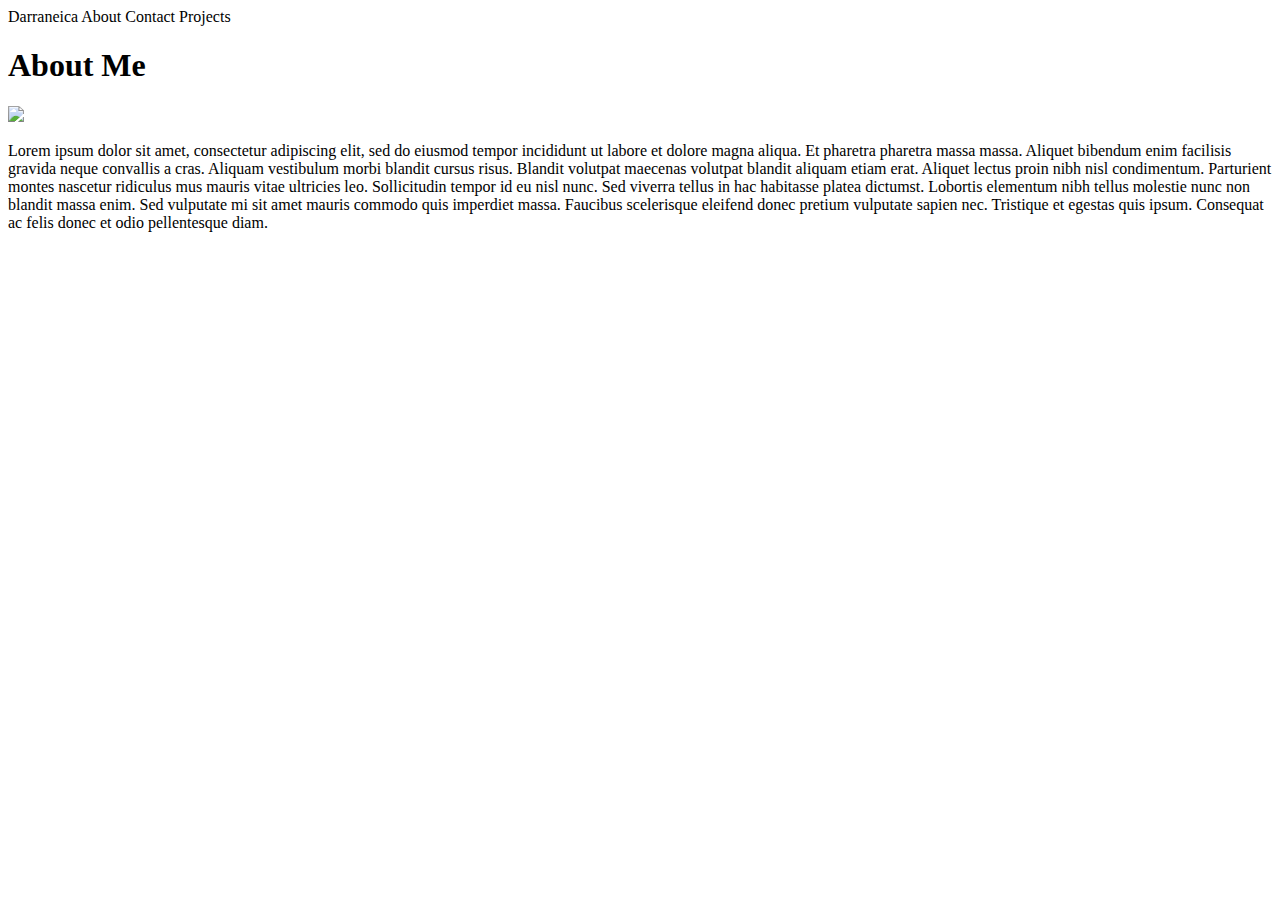
==== about-page.html @ 4e9750b7 "Added html/css files to the portfolio folder." ====
<!DOCTYPE html>
<html lang="en">
  <head>
    <meta charset="UTF-8" />
    <meta http-equiv="X-UA-Compatible" content="IE=edge" />
    <meta name="viewport" content="width=device-width, initial-scale=1.0" />
    <title>About - Darraneica.com</title>
    <link
      href="https://cdn.jsdelivr.net/npm/bootstrap@5.0.2/dist/css/bootstrap.min.css"
      rel="stylesheet"
      integrity="sha384-EVSTQN3/azprG1Anm3QDgpJLIm9Nao0Yz1ztcQTwFspd3yD65VohhpuuCOmLASjC"
      crossorigin="anonymous"
    />
    <script
      src="https://cdn.jsdelivr.net/npm/bootstrap@5.0.2/dist/js/bootstrap.bundle.min.js"
      integrity="sha384-MrcW6ZMFYlzcLA8Nl+NtUVF0sA7MsXsP1UyJoMp4YLEuNSfAP+JcXn/tWtIaxVXM"
      crossorigin="anonymous"
    ></script>
  </head>
  <body>
    <nav class="navbar navbar-light bg-light">
      <div class="container-fluid">
        <span class="navbar-brand mb-0 h1">Darraneica</span>
        <span class="navbar-brand mb-0 h1">About</span>
        <span class="navbar-brand mb-0 h1">Contact</span>
        <span class="navbar-brand mb-0 h1">Projects</span>
      </div>
    </nav>
    <h1>About Me</h1>
    <img src="#" />
    <p>
      Lorem ipsum dolor sit amet, consectetur adipiscing elit, sed do eiusmod
      tempor incididunt ut labore et dolore magna aliqua. Et pharetra pharetra
      massa massa. Aliquet bibendum enim facilisis gravida neque convallis a
      cras. Aliquam vestibulum morbi blandit cursus risus. Blandit volutpat
      maecenas volutpat blandit aliquam etiam erat. Aliquet lectus proin nibh
      nisl condimentum. Parturient montes nascetur ridiculus mus mauris vitae
      ultricies leo. Sollicitudin tempor id eu nisl nunc. Sed viverra tellus in
      hac habitasse platea dictumst. Lobortis elementum nibh tellus molestie
      nunc non blandit massa enim. Sed vulputate mi sit amet mauris commodo quis
      imperdiet massa. Faucibus scelerisque eleifend donec pretium vulputate
      sapien nec. Tristique et egestas quis ipsum. Consequat ac felis donec et
      odio pellentesque diam.
    </p>
  </body>
</html>
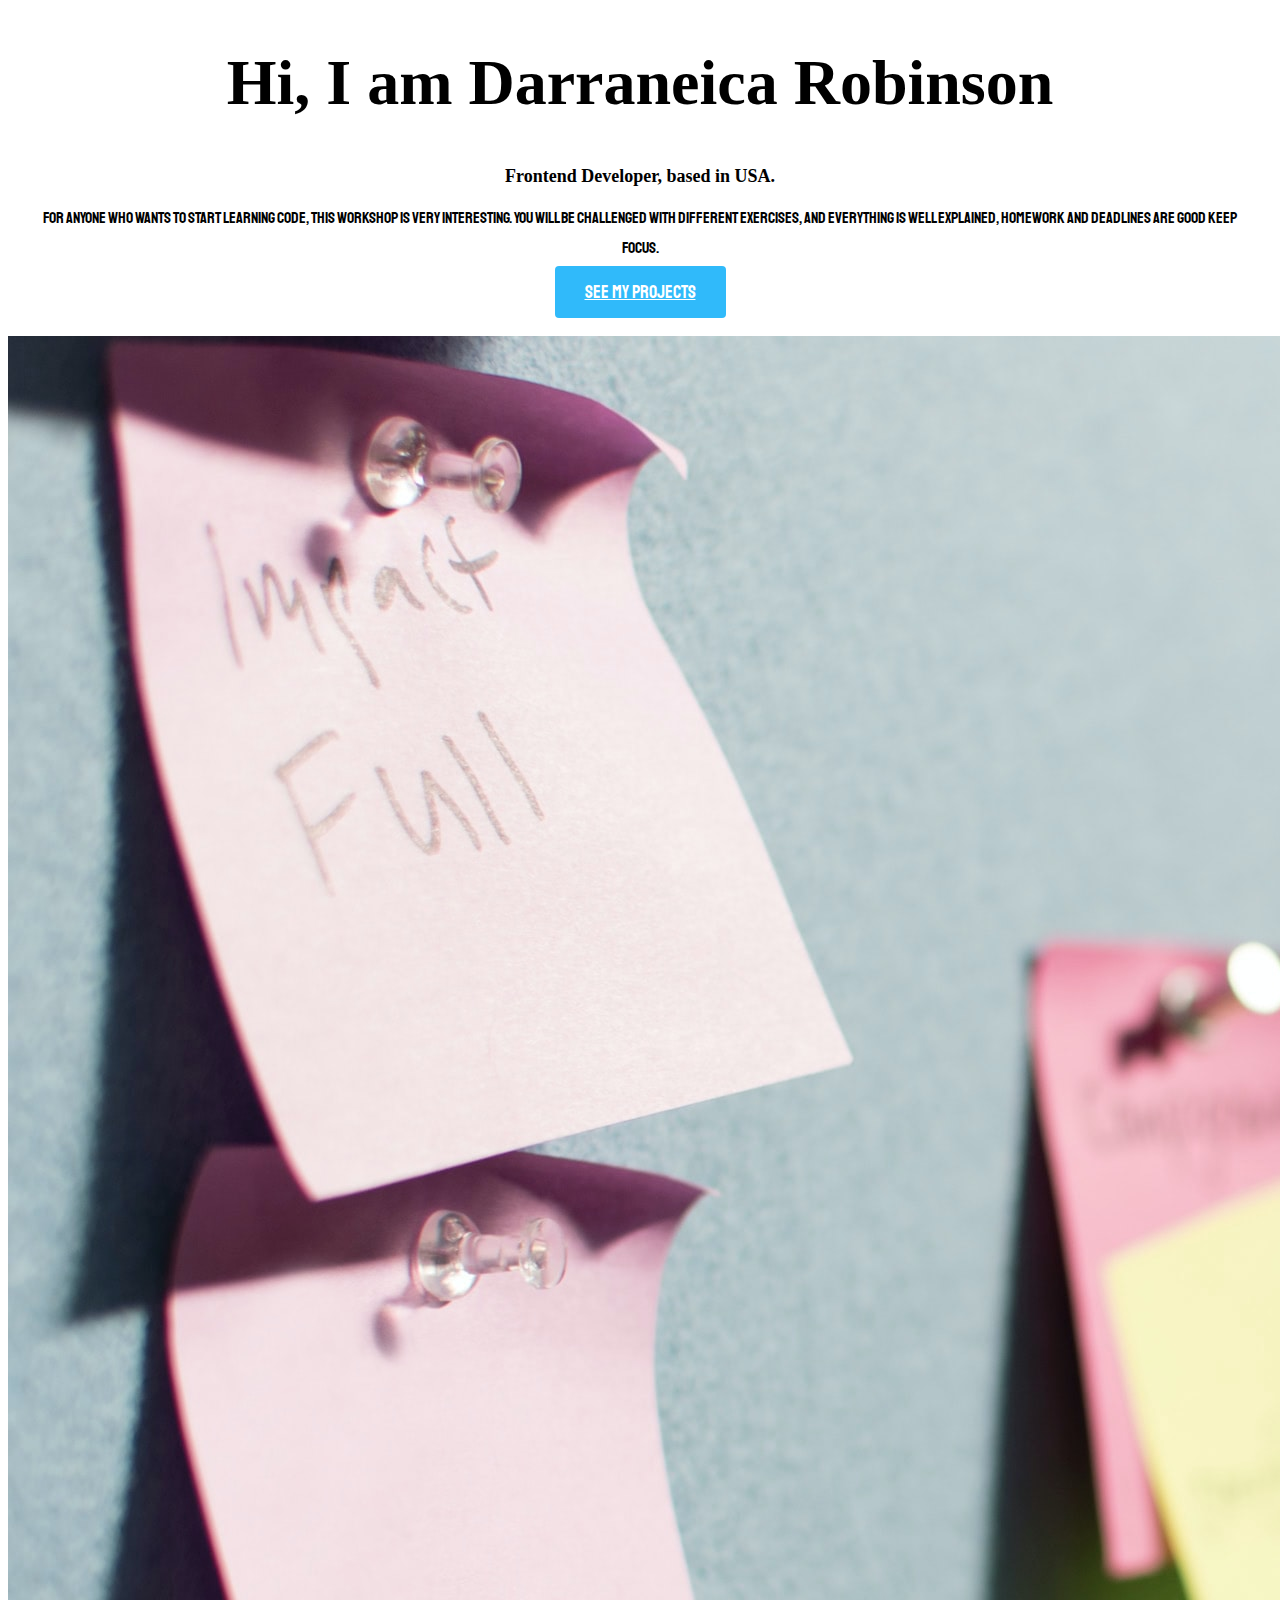
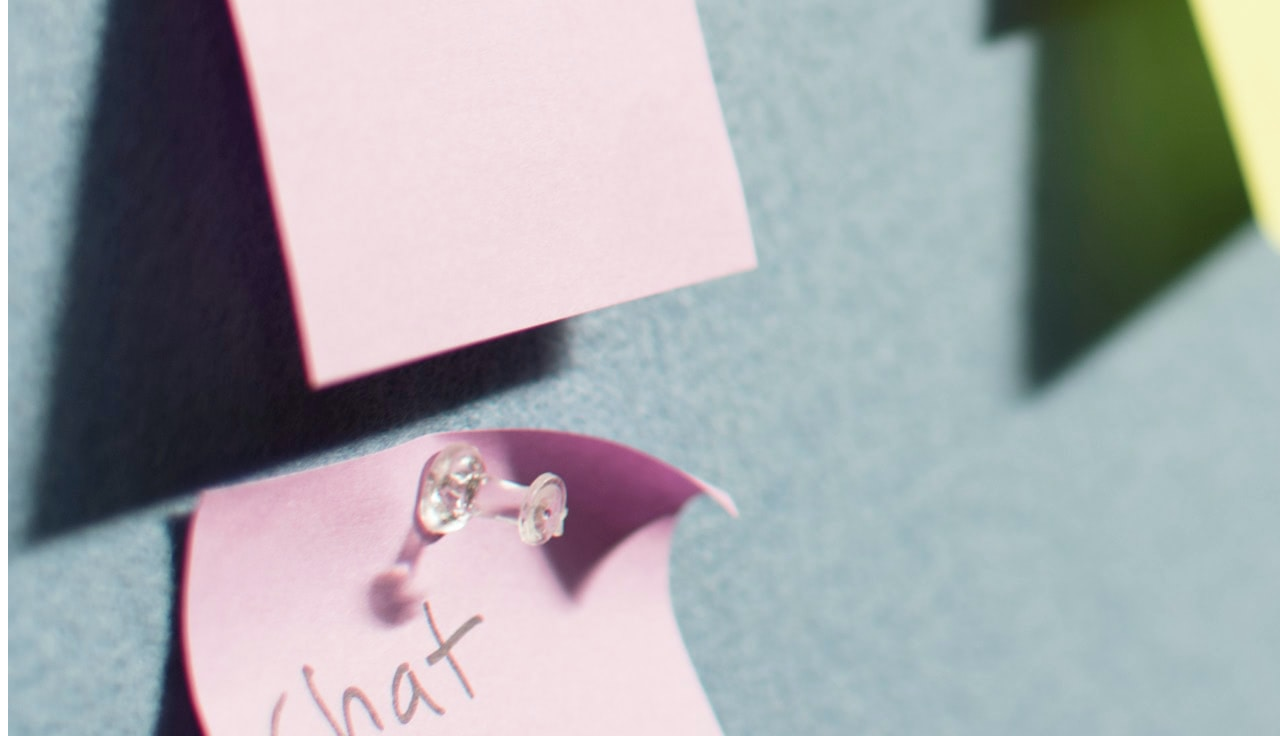
==== commit e33ed357: "Added Content in About Page" ====
--- a/about-page.html
+++ b/about-page.html
@@ -1,46 +1,51 @@
 <!DOCTYPE html>
 <html lang="en">
   <head>
-    <meta charset="UTF-8" />
-    <meta http-equiv="X-UA-Compatible" content="IE=edge" />
-    <meta name="viewport" content="width=device-width, initial-scale=1.0" />
-    <title>About - Darraneica.com</title>
-    <link
-      href="https://cdn.jsdelivr.net/npm/bootstrap@5.0.2/dist/css/bootstrap.min.css"
-      rel="stylesheet"
-      integrity="sha384-EVSTQN3/azprG1Anm3QDgpJLIm9Nao0Yz1ztcQTwFspd3yD65VohhpuuCOmLASjC"
-      crossorigin="anonymous"
-    />
-    <script
-      src="https://cdn.jsdelivr.net/npm/bootstrap@5.0.2/dist/js/bootstrap.bundle.min.js"
-      integrity="sha384-MrcW6ZMFYlzcLA8Nl+NtUVF0sA7MsXsP1UyJoMp4YLEuNSfAP+JcXn/tWtIaxVXM"
-      crossorigin="anonymous"
-    ></script>
-  </head>
+    <head>
+      <meta charset="UTF-8" />
+      <meta http-equiv="X-UA-Compatible" content="IE=edge" />
+      <meta name="viewport" content="width=device-width, initial-scale=1.0" />
+      <link
+        href="https://cdn.jsdelivr.net/npm/bootstrap@5.0.2/dist/css/bootstrap.min.css"
+        rel="stylesheet"
+        integrity="sha384-EVSTQN3/azprG1Anm3QDgpJLIm9Nao0Yz1ztcQTwFspd3yD65VohhpuuCOmLASjC"
+        crossorigin="anonymous"
+      />
+      <script
+        src="https://cdn.jsdelivr.net/npm/bootstrap@5.0.2/dist/js/bootstrap.bundle.min.js"
+        integrity="sha384-MrcW6ZMFYlzcLA8Nl+NtUVF0sA7MsXsP1UyJoMp4YLEuNSfAP+JcXn/tWtIaxVXM"
+        crossorigin="anonymous"
+      ></script>
+      <link rel="preconnect" href="https://fonts.googleapis.com" />
+      <link rel="preconnect" href="https://fonts.gstatic.com" crossorigin />
+      <link
+        href="https://fonts.googleapis.com/css2?family=Rock+Salt&display=swap"
+        rel="stylesheet"
+      />
+      <link rel="stylesheet" href="style/portfolio.css" />
+      <link rel="preconnect" href="https://fonts.googleapis.com" />
+      <link rel="preconnect" href="https://fonts.gstatic.com" crossorigin />
+      <link
+        href="https://fonts.googleapis.com/css2?family=Staatliches&display=swap"
+        rel="stylesheet"
+      />
+      <title>Darraneica's Porfolio - Darraneica.com</title>
+    </head>
   <body>
-    <nav class="navbar navbar-light bg-light">
-      <div class="container-fluid">
-        <span class="navbar-brand mb-0 h1">Darraneica</span>
-        <span class="navbar-brand mb-0 h1">About</span>
-        <span class="navbar-brand mb-0 h1">Contact</span>
-        <span class="navbar-brand mb-0 h1">Projects</span>
-      </div>
-    </nav>
-    <h1>About Me</h1>
-    <img src="#" />
-    <p>
-      Lorem ipsum dolor sit amet, consectetur adipiscing elit, sed do eiusmod
-      tempor incididunt ut labore et dolore magna aliqua. Et pharetra pharetra
-      massa massa. Aliquet bibendum enim facilisis gravida neque convallis a
-      cras. Aliquam vestibulum morbi blandit cursus risus. Blandit volutpat
-      maecenas volutpat blandit aliquam etiam erat. Aliquet lectus proin nibh
-      nisl condimentum. Parturient montes nascetur ridiculus mus mauris vitae
-      ultricies leo. Sollicitudin tempor id eu nisl nunc. Sed viverra tellus in
-      hac habitasse platea dictumst. Lobortis elementum nibh tellus molestie
-      nunc non blandit massa enim. Sed vulputate mi sit amet mauris commodo quis
-      imperdiet massa. Faucibus scelerisque eleifend donec pretium vulputate
-      sapien nec. Tristique et egestas quis ipsum. Consequat ac felis donec et
-      odio pellentesque diam.
-    </p>
+    <div class="about-section container">
+      <div class="row">
+        <div class="col-6">
+          <div class="about-section-content">
+    <h1 class="mb-4">Hi, I am Darraneica Robinson</h1>
+    <h2 class="mb-4">Frontend Developer, based in USA.</h2>
+    <p class="mb-4">For anyone who wants to start learning code, this workshop is very interesting. You will be challenged with different exercises, and everything is well explained, homework and deadlines are good keep focus.</p>
+    <a href="#" class="btn btn-branding">See my projects</a>
+  </div>
+</div>
+  <div class="col-lg-6">
+    <img src="/images/portfolio.png" alt="" class="img-fluid">
+  </div>
+</div>
+</div>
   </body>
 </html>
--- a/style/portfolio.css
+++ b/style/portfolio.css
@@ -0,0 +1,120 @@
+:root {
+  --branding-color: #30bafa;
+  --secondary-color: #f9f7fe;
+  --heading-font-family: "Staatliches", cursive;
+  --name-font-family: "Rock Salt", cursive;
+}
+
+body {
+  font-family: var(--heading-font-family);
+}
+h1,
+h2,
+h3,
+h4,
+h5,
+h6 {
+  color: black;
+  font-family: var(--heading-font-family);
+  font-weight: bold;
+}
+
+h1 {
+  font-size: 96px;
+  line-height: 1.5;
+  font-family: var(--name-font-family);
+}
+
+h2 {
+  font-size: 64px;
+}
+
+p {
+  font-weight: normal;
+  font-size: 16px;
+  line-height: 30px;
+}
+
+.hero {
+  background: #c5e6eb;
+  text-align: center;
+  padding: 160px 20px;
+}
+
+.hero p {
+  font-size: 36px;
+  font-weight: bold;
+  margin: 0;
+  color: #272142;
+}
+
+.hero h2 {
+  font-family: var(--heading-font-family);
+  font-weight: normal;
+  line-height: 1.5;
+  font-size: 24px;
+}
+
+.btn-branding {
+  background: var(--branding-color);
+  border-radius: 4px;
+  color: white;
+  font-size: 18px;
+  line-height: 27px;
+  padding: 15px 30px;
+}
+
+.btn-branding-outline {
+  color: var(--branding-color);
+  border: 1px solid var(--branding-color);
+  border-radius: 4px;
+  font-size: 18px;
+  line-height: 27px;
+  padding: 15px 30px;
+}
+
+.project-description {
+  padding: 120px 60px;
+}
+
+@media (max-width: 900px) {
+  h1 {
+    font-size: 44px;
+    line-height: 56px;
+  }
+  h2 {
+    font-size: 44px;
+  }
+  .hero {
+    padding: 80px 20px;
+  }
+  .project-description {
+    padding: 0;
+    text-align: center;
+    font-size: 60px;
+  }
+}
+
+.about-section {
+  padding: 160px 20px;
+}
+
+.about-section {
+  text-align: center;
+  padding: 0;
+}
+
+.about-section h1 {
+  font-size: 64px;
+  line-height: 80px;
+  font-family: Cambria, Cochin, Georgia, Times, "Times New Roman", serif;
+}
+
+.about-section h2 {
+  font-size: 18px;
+  font-family: charter;
+}
+
+.about-section-content {
+  margin: 30px;
+}
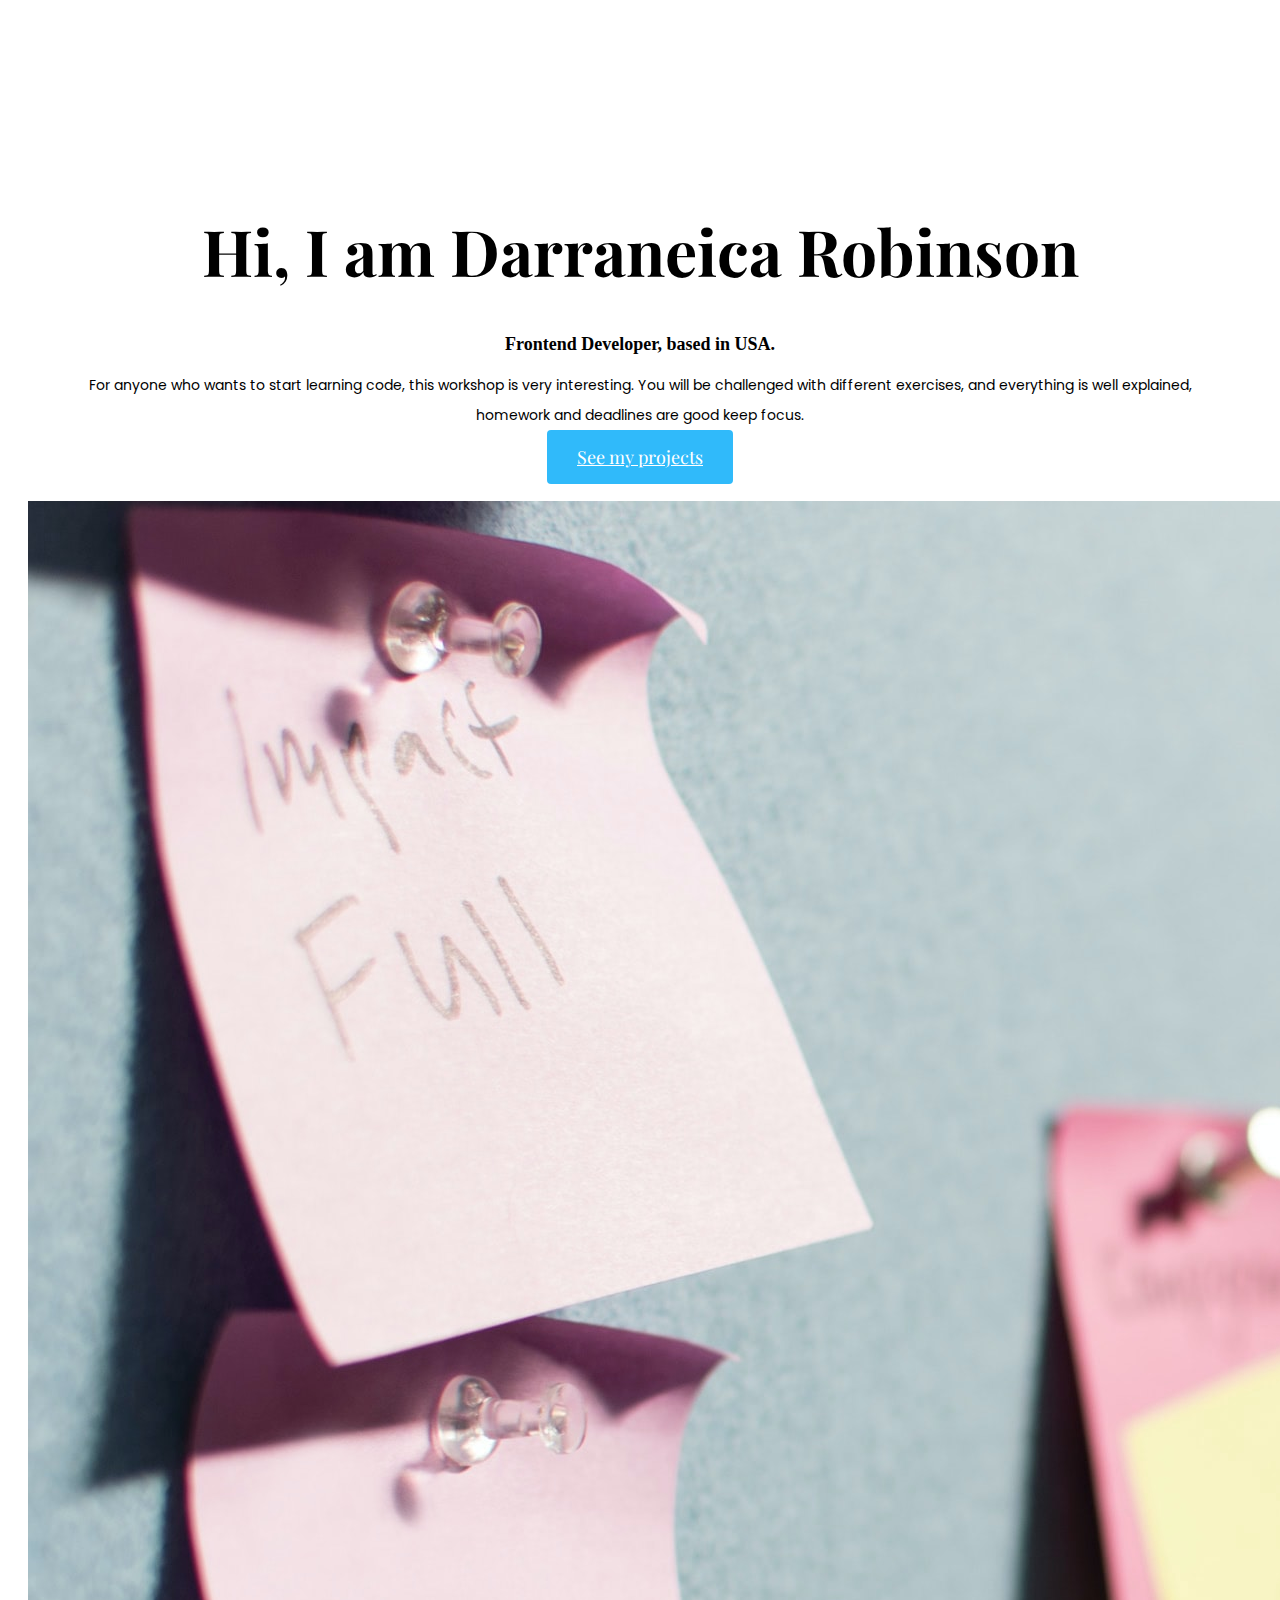
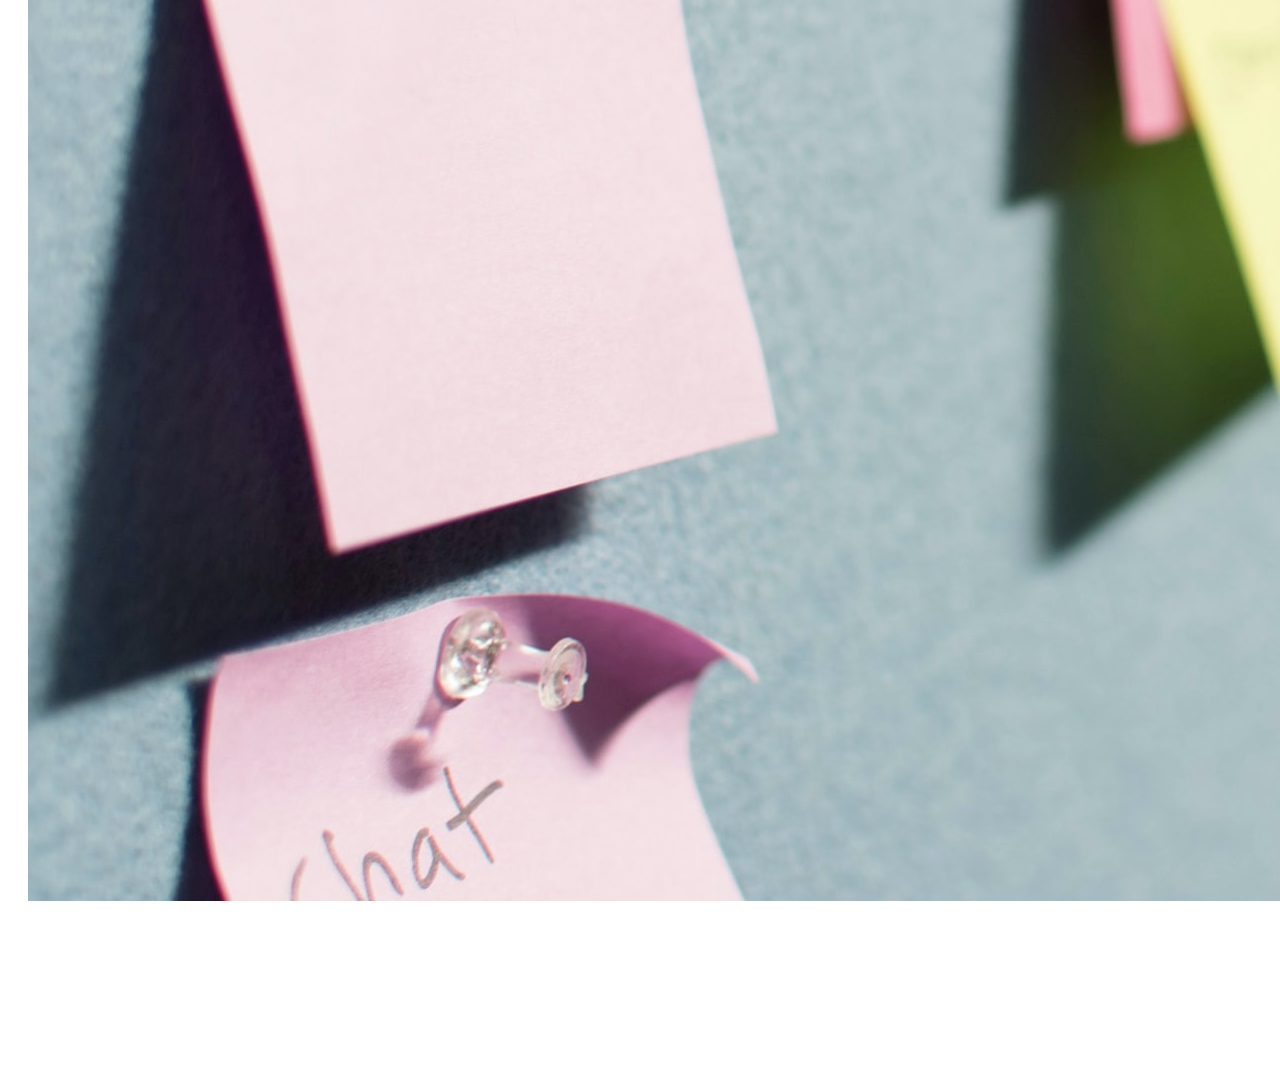
==== commit 3c79b489: "Added Photos + Removed Fonts + Removed Files" ====
--- a/about-page.html
+++ b/about-page.html
@@ -1,51 +1,67 @@
 <!DOCTYPE html>
 <html lang="en">
   <head>
-    <head>
-      <meta charset="UTF-8" />
-      <meta http-equiv="X-UA-Compatible" content="IE=edge" />
-      <meta name="viewport" content="width=device-width, initial-scale=1.0" />
-      <link
-        href="https://cdn.jsdelivr.net/npm/bootstrap@5.0.2/dist/css/bootstrap.min.css"
-        rel="stylesheet"
-        integrity="sha384-EVSTQN3/azprG1Anm3QDgpJLIm9Nao0Yz1ztcQTwFspd3yD65VohhpuuCOmLASjC"
-        crossorigin="anonymous"
-      />
-      <script
-        src="https://cdn.jsdelivr.net/npm/bootstrap@5.0.2/dist/js/bootstrap.bundle.min.js"
-        integrity="sha384-MrcW6ZMFYlzcLA8Nl+NtUVF0sA7MsXsP1UyJoMp4YLEuNSfAP+JcXn/tWtIaxVXM"
-        crossorigin="anonymous"
-      ></script>
-      <link rel="preconnect" href="https://fonts.googleapis.com" />
-      <link rel="preconnect" href="https://fonts.gstatic.com" crossorigin />
-      <link
-        href="https://fonts.googleapis.com/css2?family=Rock+Salt&display=swap"
-        rel="stylesheet"
-      />
-      <link rel="stylesheet" href="style/portfolio.css" />
-      <link rel="preconnect" href="https://fonts.googleapis.com" />
-      <link rel="preconnect" href="https://fonts.gstatic.com" crossorigin />
-      <link
-        href="https://fonts.googleapis.com/css2?family=Staatliches&display=swap"
-        rel="stylesheet"
-      />
-      <title>Darraneica's Porfolio - Darraneica.com</title>
-    </head>
+    <meta charset="UTF-8" />
+    <meta http-equiv="X-UA-Compatible" content="IE=edge" />
+    <meta name="viewport" content="width=device-width, initial-scale=1.0" />
+    <link
+      href="https://cdn.jsdelivr.net/npm/bootstrap@5.0.2/dist/css/bootstrap.min.css"
+      rel="stylesheet"
+      integrity="sha384-EVSTQN3/azprG1Anm3QDgpJLIm9Nao0Yz1ztcQTwFspd3yD65VohhpuuCOmLASjC"
+      crossorigin="anonymous"
+    />
+    <script
+      src="https://cdn.jsdelivr.net/npm/bootstrap@5.0.2/dist/js/bootstrap.bundle.min.js"
+      integrity="sha384-MrcW6ZMFYlzcLA8Nl+NtUVF0sA7MsXsP1UyJoMp4YLEuNSfAP+JcXn/tWtIaxVXM"
+      crossorigin="anonymous"
+    ></script>
+    <link rel="preconnect" href="https://fonts.googleapis.com" />
+    <link rel="preconnect" href="https://fonts.gstatic.com" crossorigin />
+    <link
+      href="https://fonts.googleapis.com/css2?family=Rock+Salt&display=swap"
+      rel="stylesheet"
+    />
+    <link rel="stylesheet" href="style/portfolio.css" />
+    <link rel="preconnect" href="https://fonts.googleapis.com" />
+    <link rel="preconnect" href="https://fonts.gstatic.com" crossorigin />
+    <link
+      href="https://fonts.googleapis.com/css2?family=Staatliches&display=swap"
+      rel="stylesheet"
+    />
+    <link rel="preconnect" href="https://fonts.googleapis.com" />
+    <link rel="preconnect" href="https://fonts.gstatic.com" crossorigin />
+    <link
+      href="https://fonts.googleapis.com/css2?family=Poppins:ital,wght@0,100;0,200;0,300;0,400;0,500;0,600;0,700;0,800;0,900;1,100;1,200;1,300;1,400;1,500;1,600;1,700;1,800;1,900&display=swap"
+      rel="stylesheet"
+    />
+    <link rel="preconnect" href="https://fonts.googleapis.com" />
+    <link rel="preconnect" href="https://fonts.gstatic.com" crossorigin />
+    <link
+      href="https://fonts.googleapis.com/css2?family=Playfair+Display:ital,wght@0,400;0,500;0,600;0,700;0,800;0,900;1,400;1,500;1,600;1,700;1,800;1,900&display=swap"
+      rel="stylesheet"
+    />
+    <title>Darraneica's Porfolio - Darraneica.com</title>
+  </head>
   <body>
-    <div class="about-section container">
+    <div class="content-container container">
       <div class="row">
-        <div class="col-6">
-          <div class="about-section-content">
-    <h1 class="mb-4">Hi, I am Darraneica Robinson</h1>
-    <h2 class="mb-4">Frontend Developer, based in USA.</h2>
-    <p class="mb-4">For anyone who wants to start learning code, this workshop is very interesting. You will be challenged with different exercises, and everything is well explained, homework and deadlines are good keep focus.</p>
-    <a href="#" class="btn btn-branding">See my projects</a>
-  </div>
-</div>
-  <div class="col-lg-6">
-    <img src="/images/portfolio.png" alt="" class="img-fluid">
-  </div>
-</div>
-</div>
+        <div clasls="col-6">
+          <div class="content">
+            <h1 class="mb-4">Hi, I am Darraneica Robinson</h1>
+            <h2 class="mb-4">Frontend Developer, based in USA.</h2>
+            <p class="mb-4">
+              For anyone who wants to start learning code, this workshop is very
+              interesting. You will be challenged with different exercises, and
+              everything is well explained, homework and deadlines are good keep
+              focus.
+            </p>
+            <a href="#" class="btn btn-branding">See my projects</a>
+          </div>
+        </div>
+        <div class="col-lg-6">
+          <img src="/images/portfolio.png" alt="" class="img-fluid" />
+        </div>
+      </div>
+    </div>
   </body>
 </html>
--- a/style/portfolio.css
+++ b/style/portfolio.css
@@ -1,8 +1,8 @@
 :root {
   --branding-color: #30bafa;
   --secondary-color: #f9f7fe;
-  --heading-font-family: "Staatliches", cursive;
-  --name-font-family: "Rock Salt", cursive;
+  --heading-font-family: "Playfair Display", serif;
+  --name-font-family: "Poppins", sans-serif;
 }
 
 body {
@@ -95,26 +95,33 @@
   }
 }
 
-.about-section {
+.content-container {
   padding: 160px 20px;
 }
 
-.about-section {
-  text-align: center;
-  padding: 0;
+.content h1 {
+  font-size: 64px;
+  line-height: 80px;
+  font-family: var(--heading-font-family);
 }
 
-.about-section h1 {
-  font-size: 64px;
-  line-height: 80px;
-  font-family: Cambria, Cochin, Georgia, Times, "Times New Roman", serif;
-}
-
-.about-section h2 {
+.content h2 {
   font-size: 18px;
   font-family: charter;
 }
 
-.about-section-content {
+.content h3 {
+  font-size: 24px;
+  line-height: 1.5;
+  font-family: var(--name-font-family);
+}
+
+.content {
   margin: 30px;
+  text-align: center;
 }
+
+.content p {
+  font-size: 14px;
+  font-family: var(--name-font-family);
+}
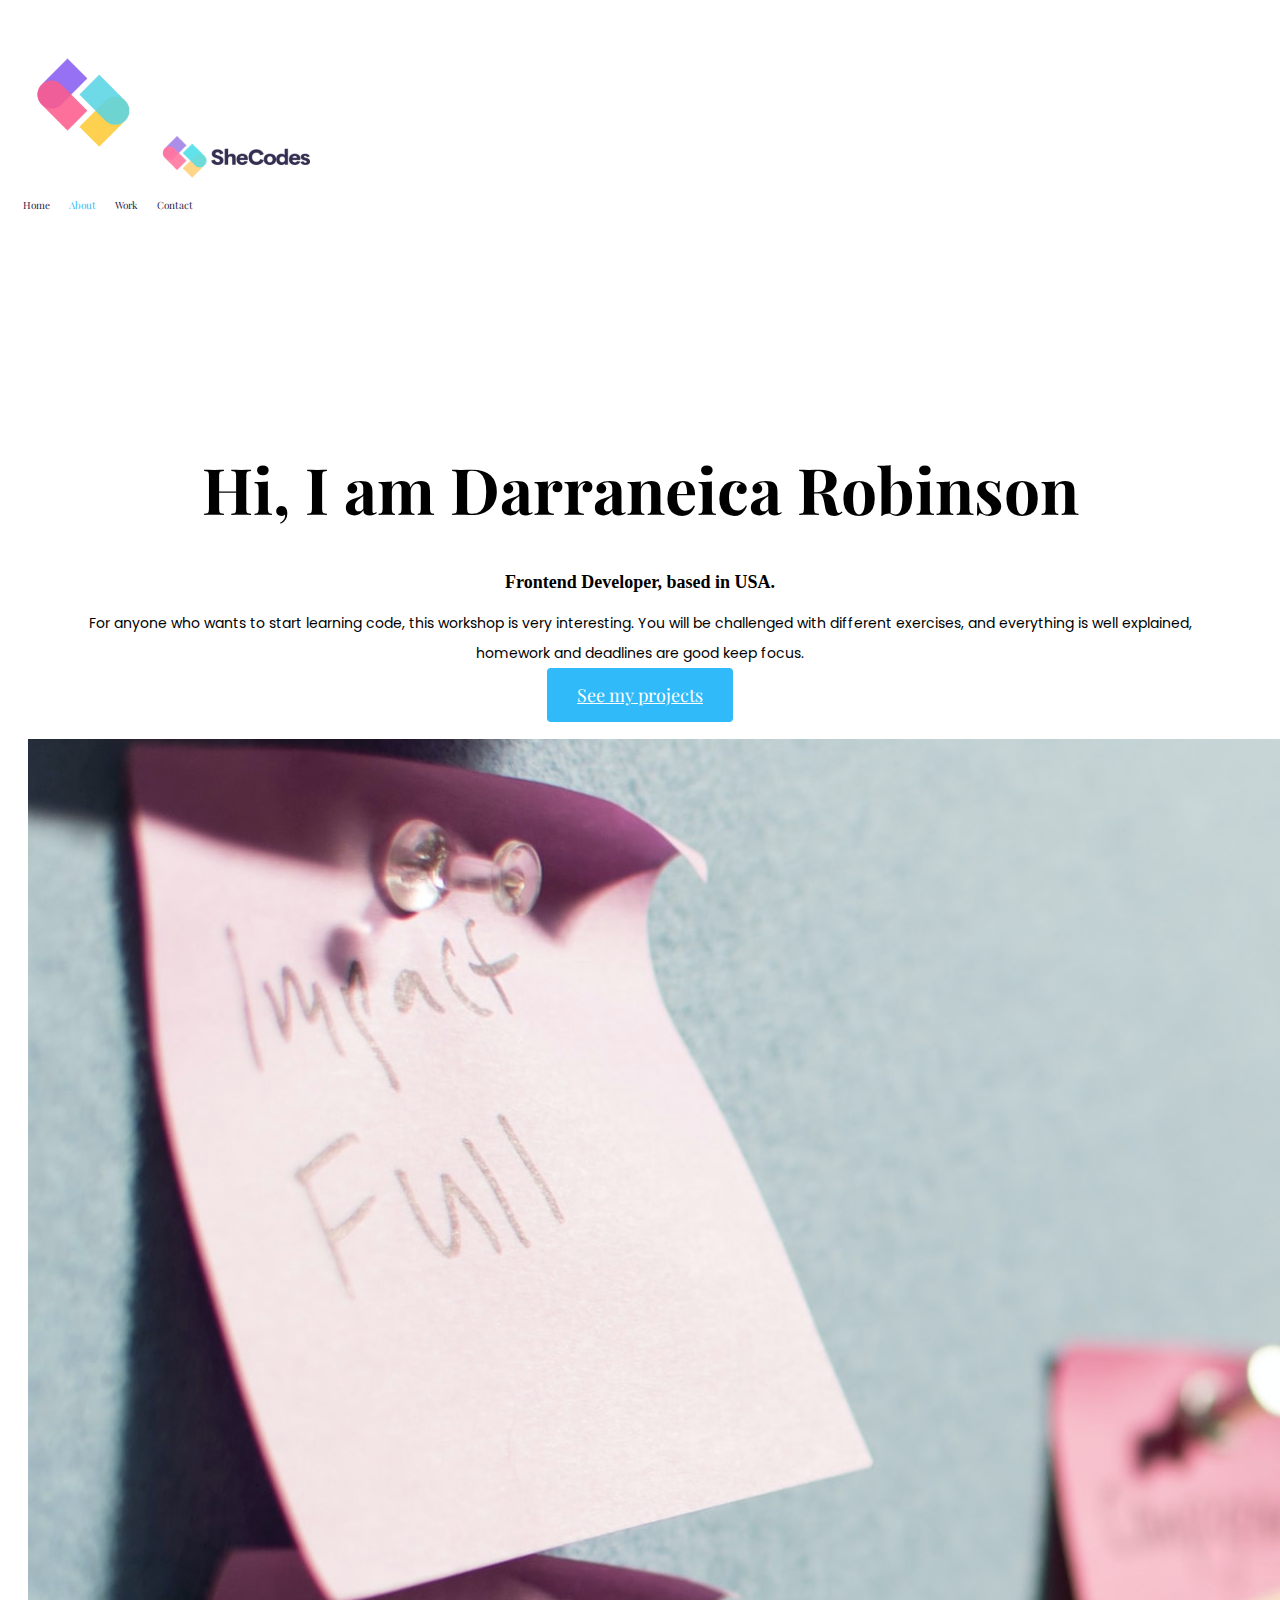
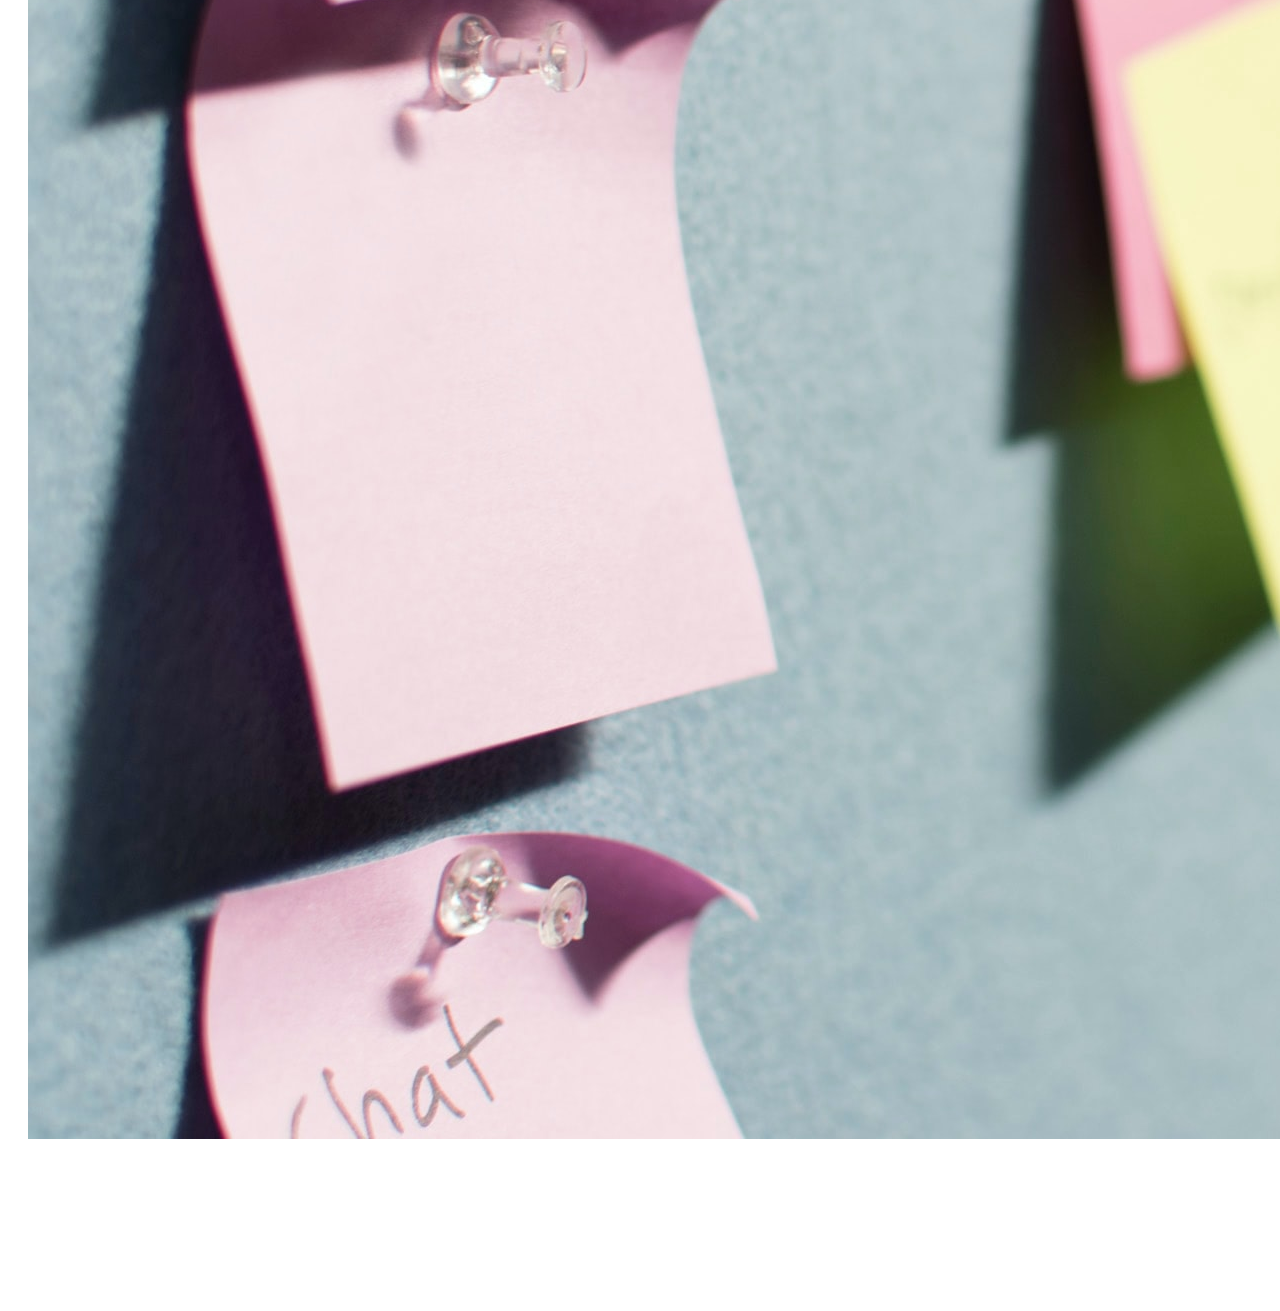
==== commit 48d03e04: "Clean Up + Add SEO Links + Adjusted some Elements on Pages" ====
--- a/about-page.html
+++ b/about-page.html
@@ -43,6 +43,24 @@
     <title>Darraneica's Porfolio - Darraneica.com</title>
   </head>
   <body>
+    <div class="container">
+    <nav class="d-flex justify-content-between">
+      <a href="/index.html">
+        <img src="images/logo-small.png" class=" img-fluid logo d-block d-md-none" alt="">
+      <img src="images/logo.png" class="logo d-none d-md-block " alt="">
+      </a>
+      <ul>
+      <li>
+        <a href="/index.html" title="Homepage">Home</a></li>
+      <li class="active">
+        <a href="/about-page.html" title="About">About</a></li>
+      <li>
+        <a href="/work.html" title="Work">Work</a></li>
+      <li>
+        <a href="/contact.html" title="Contact">Contact</a></li>
+    </ul>
+      </div>
+    </nav>
     <div class="content-container container">
       <div class="row">
         <div clasls="col-6">
--- a/style/portfolio.css
+++ b/style/portfolio.css
@@ -85,6 +85,13 @@
   h2 {
     font-size: 44px;
   }
+
+  h3 {
+    font-size: 18px;
+  }
+  h4 {
+    font-size: 26px;
+  }
   .hero {
     padding: 80px 20px;
   }
@@ -95,6 +102,36 @@
   }
 }
 
+.logo {
+  max-width: 150px;
+}
+
+nav {
+  padding: 20px 0;
+}
+nav ul {
+  margin: 0;
+  padding: 0;
+}
+nav li {
+  display: inline;
+  list-style: none;
+  line-height: 42px;
+  margin-left: 15px;
+}
+
+nav a {
+  text-decoration: none;
+  color: #272142;
+  transition: all 100 ms ease-in-out;
+  font-size: 10px;
+}
+
+nav a:hover,
+nav li.active a {
+  color: var(--branding-color);
+}
+
 .content-container {
   padding: 160px 20px;
 }
@@ -125,3 +162,43 @@
   font-size: 14px;
   font-family: var(--name-font-family);
 }
+
+footer {
+  margin: 60px 0;
+}
+
+footer .social-links a {
+  margin: 0 20px;
+  color: var(--branding-color);
+  background-color: var(--secondary-color);
+  padding: 10px;
+  font-size: 10px 14px;
+  border-radius: 50%;
+  transition: all 100ms ease-in-out;
+}
+
+footer .email-link {
+  text-decoration: none;
+  color: black;
+  font-size: 24px;
+  text-align: center;
+}
+
+footer .email-link:hover {
+  color: var(--branding-color);
+}
+
+footer .social-links a:hover {
+  color: white;
+  background-color: var(--branding-color);
+}
+
+footer .contact-box {
+  background-color: var(--secondary-color);
+  padding: 30px 120px;
+  border-radius: 10px;
+}
+
+footer .contact-box p {
+  margin: 0;
+}
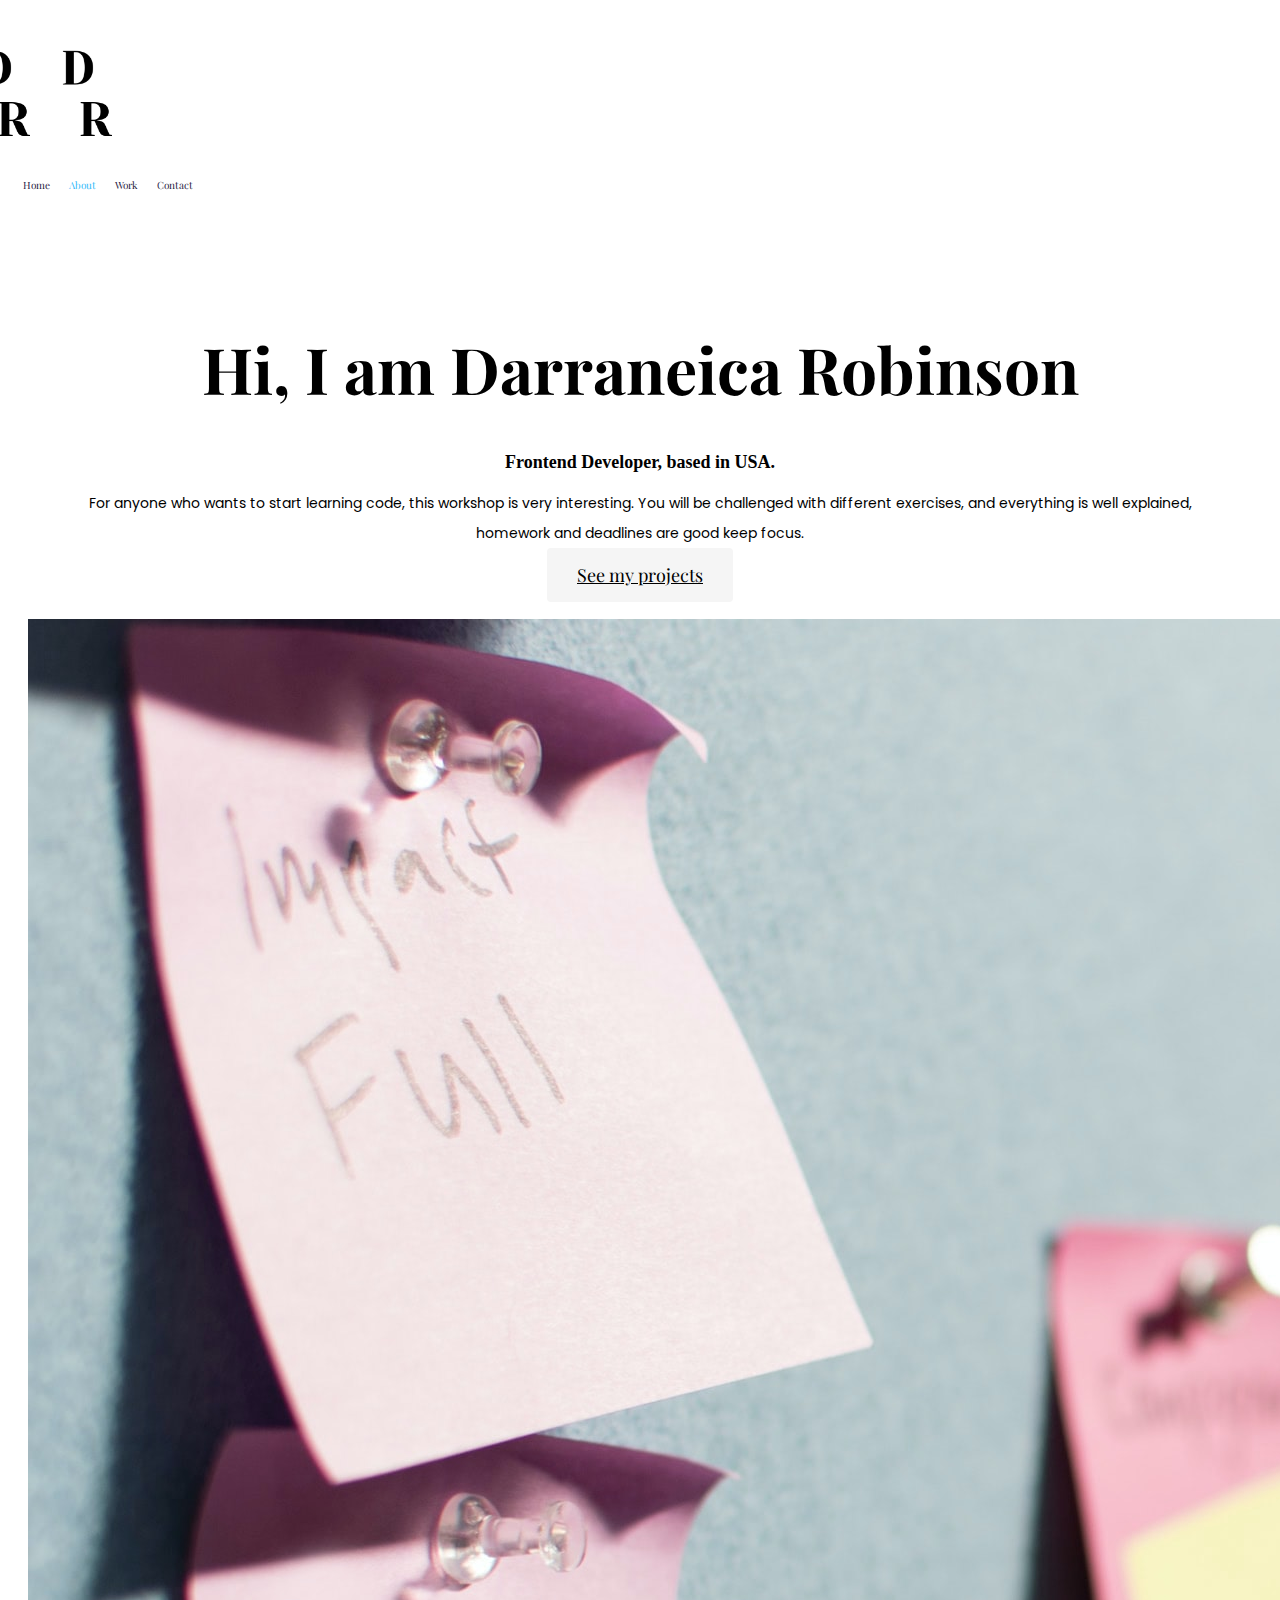
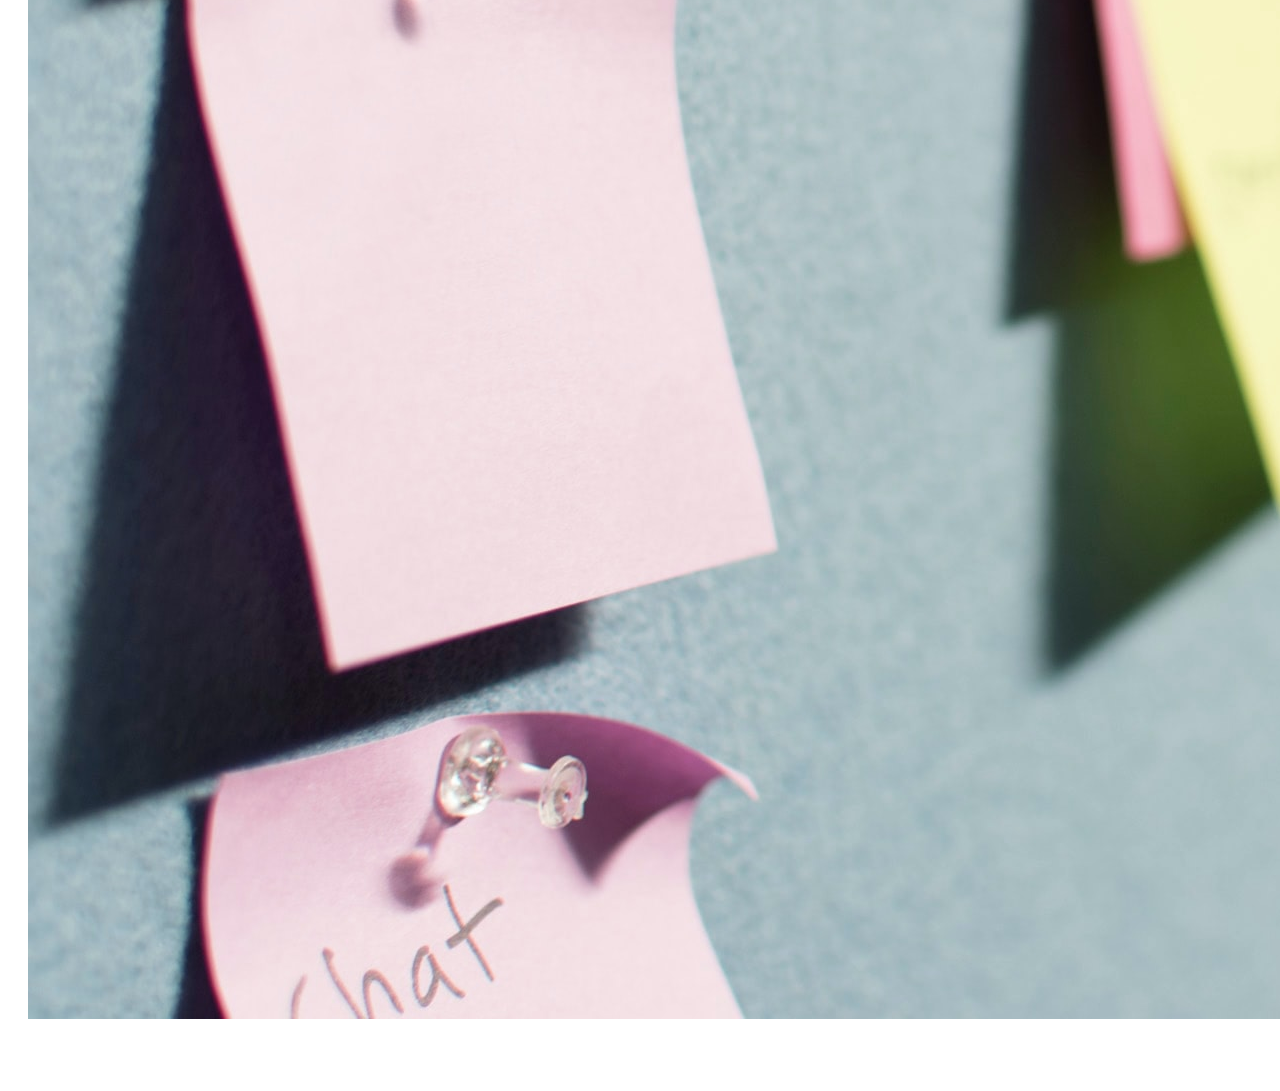
==== commit 0e8c803c: "Modified the pages + css" ====
--- a/about-page.html
+++ b/about-page.html
@@ -46,8 +46,8 @@
     <div class="container">
     <nav class="d-flex justify-content-between">
       <a href="/index.html">
-        <img src="images/logo-small.png" class=" img-fluid logo d-block d-md-none" alt="">
-      <img src="images/logo.png" class="logo d-none d-md-block " alt="">
+        <img src="images/darraneica.png" class=" img-fluid logo d-block d-md-none" alt="">
+      <img src="images/darraneica.png" class="logo d-none d-md-block " alt="">
       </a>
       <ul>
       <li>
--- a/style/portfolio.css
+++ b/style/portfolio.css
@@ -34,9 +34,10 @@
   font-size: 16px;
   line-height: 30px;
 }
+/*#c5e6eb;*/
 
 .hero {
-  background: #c5e6eb;
+  background: #22caf0;
   text-align: center;
   padding: 160px 20px;
 }
@@ -56,17 +57,17 @@
 }
 
 .btn-branding {
-  background: var(--branding-color);
+  background: whitesmoke;
   border-radius: 4px;
-  color: white;
+  color: rgb(0, 0, 0);
   font-size: 18px;
   line-height: 27px;
   padding: 15px 30px;
 }
 
 .btn-branding-outline {
-  color: var(--branding-color);
-  border: 1px solid var(--branding-color);
+  color: #22caf0;
+  border: 1px solid #22caf0;
   border-radius: 4px;
   font-size: 18px;
   line-height: 27px;
@@ -104,6 +105,8 @@
 
 .logo {
   max-width: 150px;
+  margin-left: -70px;
+  margin-top: -20px;
 }
 
 nav {
@@ -133,7 +136,7 @@
 }
 
 .content-container {
-  padding: 160px 20px;
+  padding: 60px 20px;
 }
 
 .content h1 {
@@ -173,7 +176,7 @@
   background-color: var(--secondary-color);
   padding: 10px;
   font-size: 10px 14px;
-  border-radius: 50%;
+  border-radius: 30%;
   transition: all 100ms ease-in-out;
 }
 
@@ -194,11 +197,15 @@
 }
 
 footer .contact-box {
-  background-color: var(--secondary-color);
+  background-color: #22caf0;
   padding: 30px 120px;
-  border-radius: 10px;
+  border-radius: 9px;
 }
 
 footer .contact-box p {
   margin: 0;
 }
+
+.contact-page {
+  background: #f9f7fe;
+}
